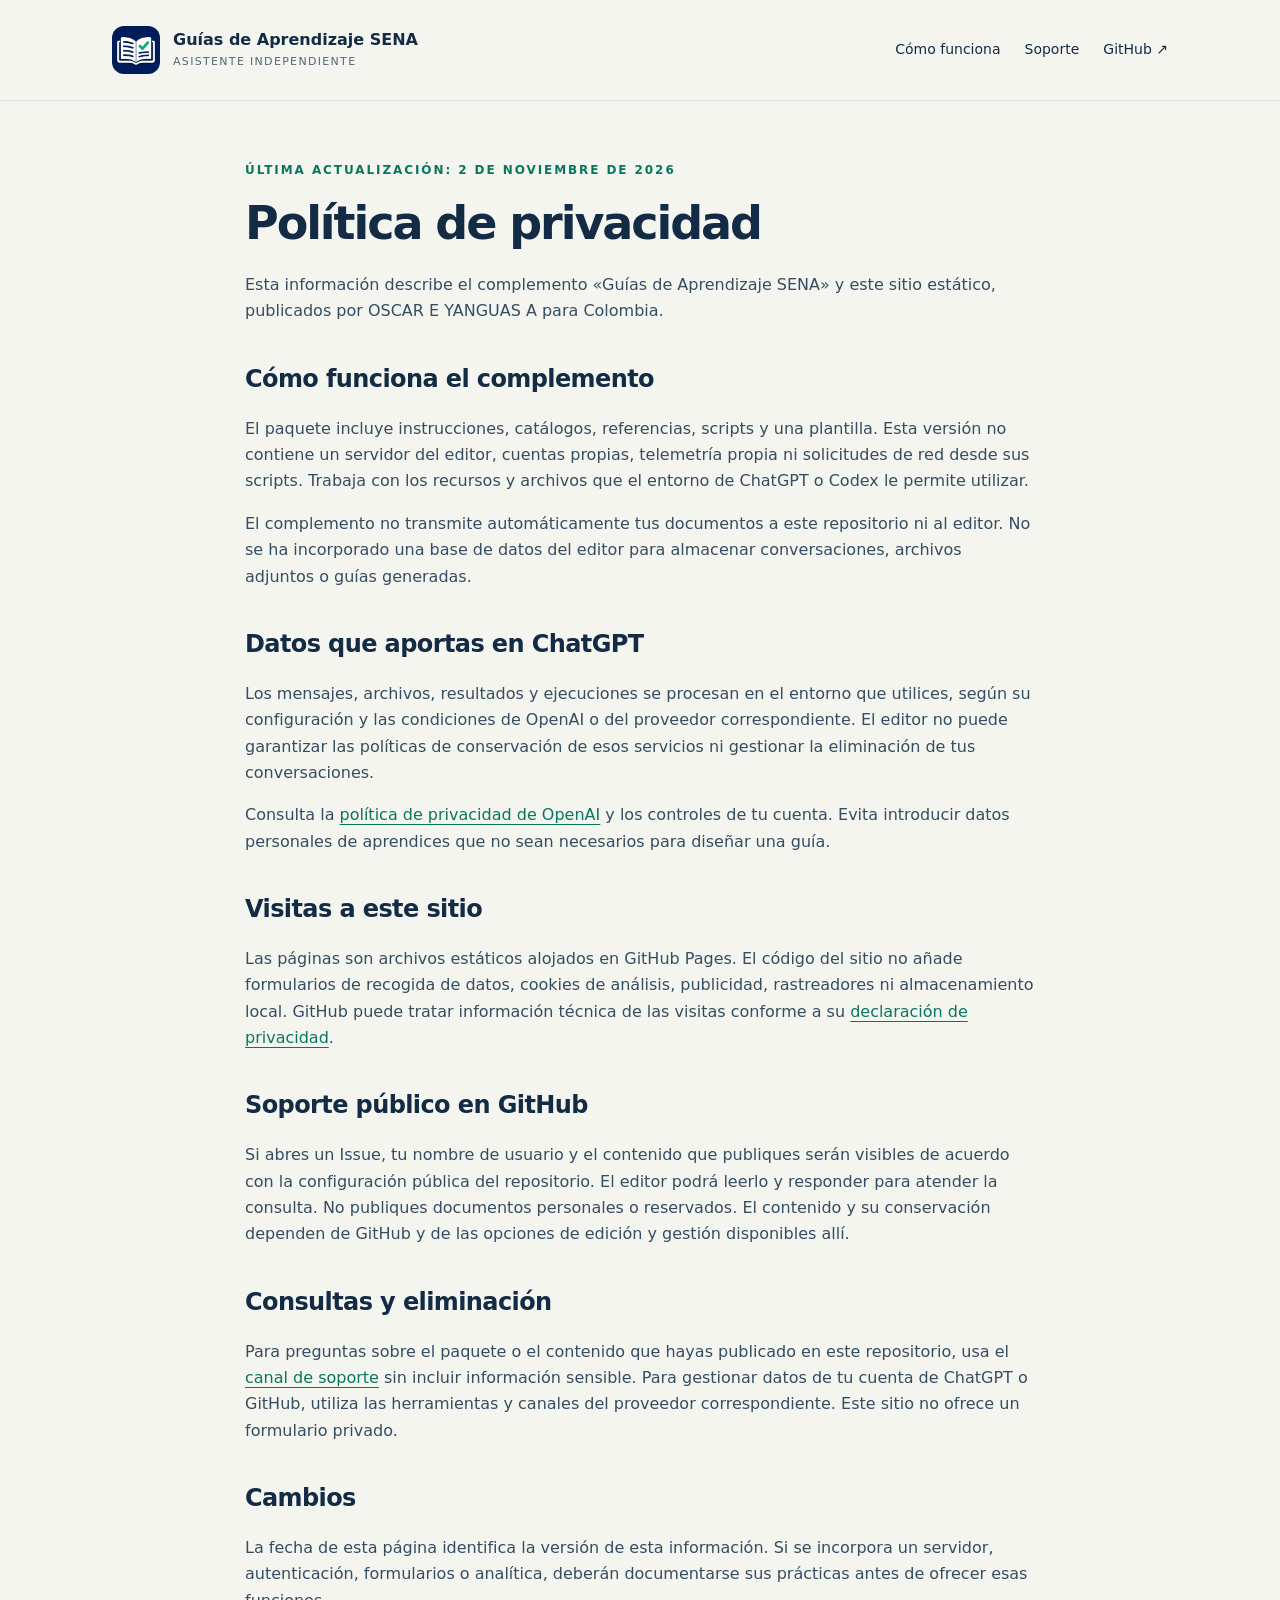
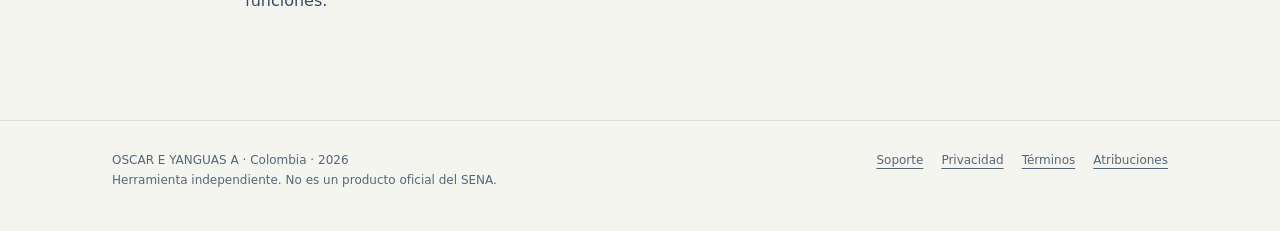
==== docs/privacidad.html @ 2ba4ec91 "Publicar sitio de presentación, soporte, privacidad y términos" ====
<!doctype html>
<html lang="es-CO"><head><meta charset="utf-8"><meta name="viewport" content="width=device-width, initial-scale=1"><title>Privacidad · Guías de Aprendizaje SENA</title><meta name="description" content="Complemento independiente para crear y revisar guías GFPI-F-135 en Word. Editor: OSCAR E YANGUAS A. Colombia."><link rel="icon" href="./assets/icon.png"><link rel="stylesheet" href="./assets/styles.css"></head>
<body><a class="skip" href="#contenido">Saltar al contenido</a><header><div class="wrap"><a class="brand" href="./"><img src="./assets/icon.png" width="48" height="48" alt=""><span>Guías de Aprendizaje SENA<small>ASISTENTE INDEPENDIENTE</small></span></a><nav aria-label="Navegación principal"><a href="./#como-funciona">Cómo funciona</a><a href="./soporte.html">Soporte</a><a href="https://github.com/oyanguas82/fpi-sena-complemento-chatgpt-free">GitHub ↗</a></nav></div></header>
<main id="contenido" class="wrap article"><div class="eyebrow">Última actualización: 2 de noviembre de 2026</div><h1>Política de privacidad</h1><p>Esta información describe el complemento «Guías de Aprendizaje SENA» y este sitio estático, publicados por OSCAR E YANGUAS A para Colombia.</p><h2>Cómo funciona el complemento</h2><p>El paquete incluye instrucciones, catálogos, referencias, scripts y una plantilla. Esta versión no contiene un servidor del editor, cuentas propias, telemetría propia ni solicitudes de red desde sus scripts. Trabaja con los recursos y archivos que el entorno de ChatGPT o Codex le permite utilizar.</p><p>El complemento no transmite automáticamente tus documentos a este repositorio ni al editor. No se ha incorporado una base de datos del editor para almacenar conversaciones, archivos adjuntos o guías generadas.</p><h2>Datos que aportas en ChatGPT</h2><p>Los mensajes, archivos, resultados y ejecuciones se procesan en el entorno que utilices, según su configuración y las condiciones de OpenAI o del proveedor correspondiente. El editor no puede garantizar las políticas de conservación de esos servicios ni gestionar la eliminación de tus conversaciones.</p><p>Consulta la <a href="https://openai.com/policies/privacy-policy/">política de privacidad de OpenAI</a> y los controles de tu cuenta. Evita introducir datos personales de aprendices que no sean necesarios para diseñar una guía.</p><h2>Visitas a este sitio</h2><p>Las páginas son archivos estáticos alojados en GitHub Pages. El código del sitio no añade formularios de recogida de datos, cookies de análisis, publicidad, rastreadores ni almacenamiento local. GitHub puede tratar información técnica de las visitas conforme a su <a href="https://docs.github.com/en/site-policy/privacy-policies/github-general-privacy-statement">declaración de privacidad</a>.</p><h2>Soporte público en GitHub</h2><p>Si abres un Issue, tu nombre de usuario y el contenido que publiques serán visibles de acuerdo con la configuración pública del repositorio. El editor podrá leerlo y responder para atender la consulta. No publiques documentos personales o reservados. El contenido y su conservación dependen de GitHub y de las opciones de edición y gestión disponibles allí.</p><h2>Consultas y eliminación</h2><p>Para preguntas sobre el paquete o el contenido que hayas publicado en este repositorio, usa el <a href="https://github.com/oyanguas82/fpi-sena-complemento-chatgpt-free/issues">canal de soporte</a> sin incluir información sensible. Para gestionar datos de tu cuenta de ChatGPT o GitHub, utiliza las herramientas y canales del proveedor correspondiente. Este sitio no ofrece un formulario privado.</p><h2>Cambios</h2><p>La fecha de esta página identifica la versión de esta información. Si se incorpora un servidor, autenticación, formularios o analítica, deberán documentarse sus prácticas antes de ofrecer esas funciones.</p></main>
<footer><div class="wrap"><span>OSCAR E YANGUAS A · Colombia · 2026<br>Herramienta independiente. No es un producto oficial del SENA.</span><div class="footer-links"><a href="./soporte.html">Soporte</a><a href="./privacidad.html">Privacidad</a><a href="./terminos.html">Términos</a><a href="https://github.com/oyanguas82/fpi-sena-complemento-chatgpt-free/blob/main/NOTICE.md">Atribuciones</a></div></div></footer></body></html>
---- docs/assets/styles.css ----
:root{color-scheme:light;--ink:#132b45;--muted:#52677a;--paper:#f5f5ef;--green:#08775e;--line:#d9dfda;--navy:#082348;font-family:Inter,Segoe UI,system-ui,sans-serif}
*{box-sizing:border-box}body{margin:0;background:var(--paper);color:var(--ink);line-height:1.65}a{color:var(--green);text-underline-offset:4px}a:hover{text-decoration-thickness:2px}a:focus-visible,button:focus-visible{outline:3px solid #d59526;outline-offset:5px}.wrap{max-width:1120px;margin:auto;padding:0 32px}.skip{position:absolute;top:-70px;background:white;padding:10px;z-index:5}.skip:focus{top:10px}header{border-bottom:1px solid var(--line)}header .wrap{display:flex;align-items:center;justify-content:space-between;gap:24px;min-height:100px}.brand{display:flex;align-items:center;gap:13px;color:var(--ink);text-decoration:none;font-weight:760;line-height:1.3}.brand img{width:48px;height:48px;border-radius:12px}.brand small{display:block;font-size:11px;letter-spacing:.12em;font-weight:500;color:var(--muted);margin-top:4px}nav{display:flex;gap:24px;font-size:14px}nav a{color:var(--ink);text-decoration:none}.hero{display:grid;grid-template-columns:1.2fr 1fr;gap:64px;padding:76px 0 64px;align-items:center}.eyebrow{text-transform:uppercase;font-size:12px;letter-spacing:.16em;font-weight:750;color:var(--green)}h1{font-size:clamp(40px,5.3vw,68px);line-height:1.07;letter-spacing:-.045em;margin:18px 0 24px;font-weight:760}h2{font-size:32px;line-height:1.2;letter-spacing:-.025em;margin:0 0 22px}h3{font-size:20px;line-height:1.3}.lead{font-size:19px;color:var(--muted);max-width:580px}.actions{display:flex;gap:12px;flex-wrap:wrap;margin:30px 0 18px}.button{display:inline-flex;align-items:center;justify-content:center;padding:13px 20px;border-radius:6px;background:var(--green);color:#fff;text-decoration:none;font-size:14px;font-weight:650;border:1px solid var(--green)}.button.alt{background:transparent;color:var(--ink);border-color:#a4b1b6}.fine{font-size:13px;color:var(--muted)}.preview{background:var(--navy);border-radius:16px;padding:28px;box-shadow:0 22px 50px #102b4518;transform:rotate(1deg)}.preview .label{color:#b1d3cc;font-size:11px;text-transform:uppercase;letter-spacing:.16em;margin-bottom:18px}.sheet{background:#fff;border-radius:5px;padding:28px;min-height:340px}.sheet .top{display:flex;justify-content:space-between;gap:16px;border-bottom:1px solid #dae3df;padding-bottom:16px;font-size:12px}.sheet .check{background:#e3f2eb;color:#08775e;border-radius:20px;padding:4px 10px;font-weight:700;white-space:nowrap}.sheet h3{font-size:24px;margin:25px 0 20px}.sheet ol{padding-left:20px;font-size:13px;line-height:2}.sheet .tag{margin-top:20px;border-top:1px solid #dae3df;padding-top:14px;font-size:11px;color:#52677a}.strip{display:flex;gap:44px;border-top:1px solid var(--line);border-bottom:1px solid var(--line);padding:24px 0}.strip strong{display:block;font-size:25px;line-height:1.3}.strip span{font-size:12px;color:var(--muted)}section{padding:64px 0}.section-head{max-width:640px;margin-bottom:30px}.grid{display:grid;grid-template-columns:repeat(3,1fr);gap:24px}.step{border-top:3px solid var(--green);padding:24px 0}.step .number{font-size:12px;font-weight:750;color:var(--green)}.step p{font-size:15px;color:var(--muted)}.try{display:grid;grid-template-columns:1fr 1.3fr;gap:48px;background:#e7ece5;padding:38px;border-radius:12px}.prompt{border-left:3px solid var(--green);padding:0 0 0 22px;font-size:18px;margin:0}.notice{border:1px solid #c7d6ca;border-radius:9px;padding:24px;background:#fff;margin-top:32px}.notice h3{margin-top:0}.notice p:last-child{margin-bottom:0}.article{max-width:790px;padding:60px 0 90px}.article h1{font-size:46px}.article h2{font-size:24px;margin-top:40px}.article p,.article li{color:#354d61}.article ul,.article ol{padding-left:22px}.article .notice{font-size:15px}footer{border-top:1px solid var(--line);padding:30px 0 40px;font-size:12px;color:var(--muted)}footer .wrap{display:flex;justify-content:space-between;gap:24px;flex-wrap:wrap}footer a{color:var(--muted)}.footer-links{display:flex;gap:18px;flex-wrap:wrap}code{font-size:.9em;background:#e6ebe5;padding:2px 5px;border-radius:4px;overflow-wrap:anywhere}
@media(max-width:760px){.wrap{padding:0 22px}header .wrap{align-items:flex-start;flex-direction:column;gap:16px;padding-top:22px;padding-bottom:22px}nav{gap:18px;flex-wrap:wrap}.hero{grid-template-columns:1fr;gap:35px;padding:44px 0}.preview{transform:none;padding:18px}.sheet{min-height:auto;padding:24px}.strip{gap:22px;justify-content:space-between;flex-wrap:wrap}.strip strong{font-size:22px}.grid,.try{grid-template-columns:1fr}.try{padding:25px;gap:20px}section{padding:44px 0}.article{padding-top:36px}.article h1{font-size:36px}footer .wrap{flex-direction:column}h1{font-size:46px}}
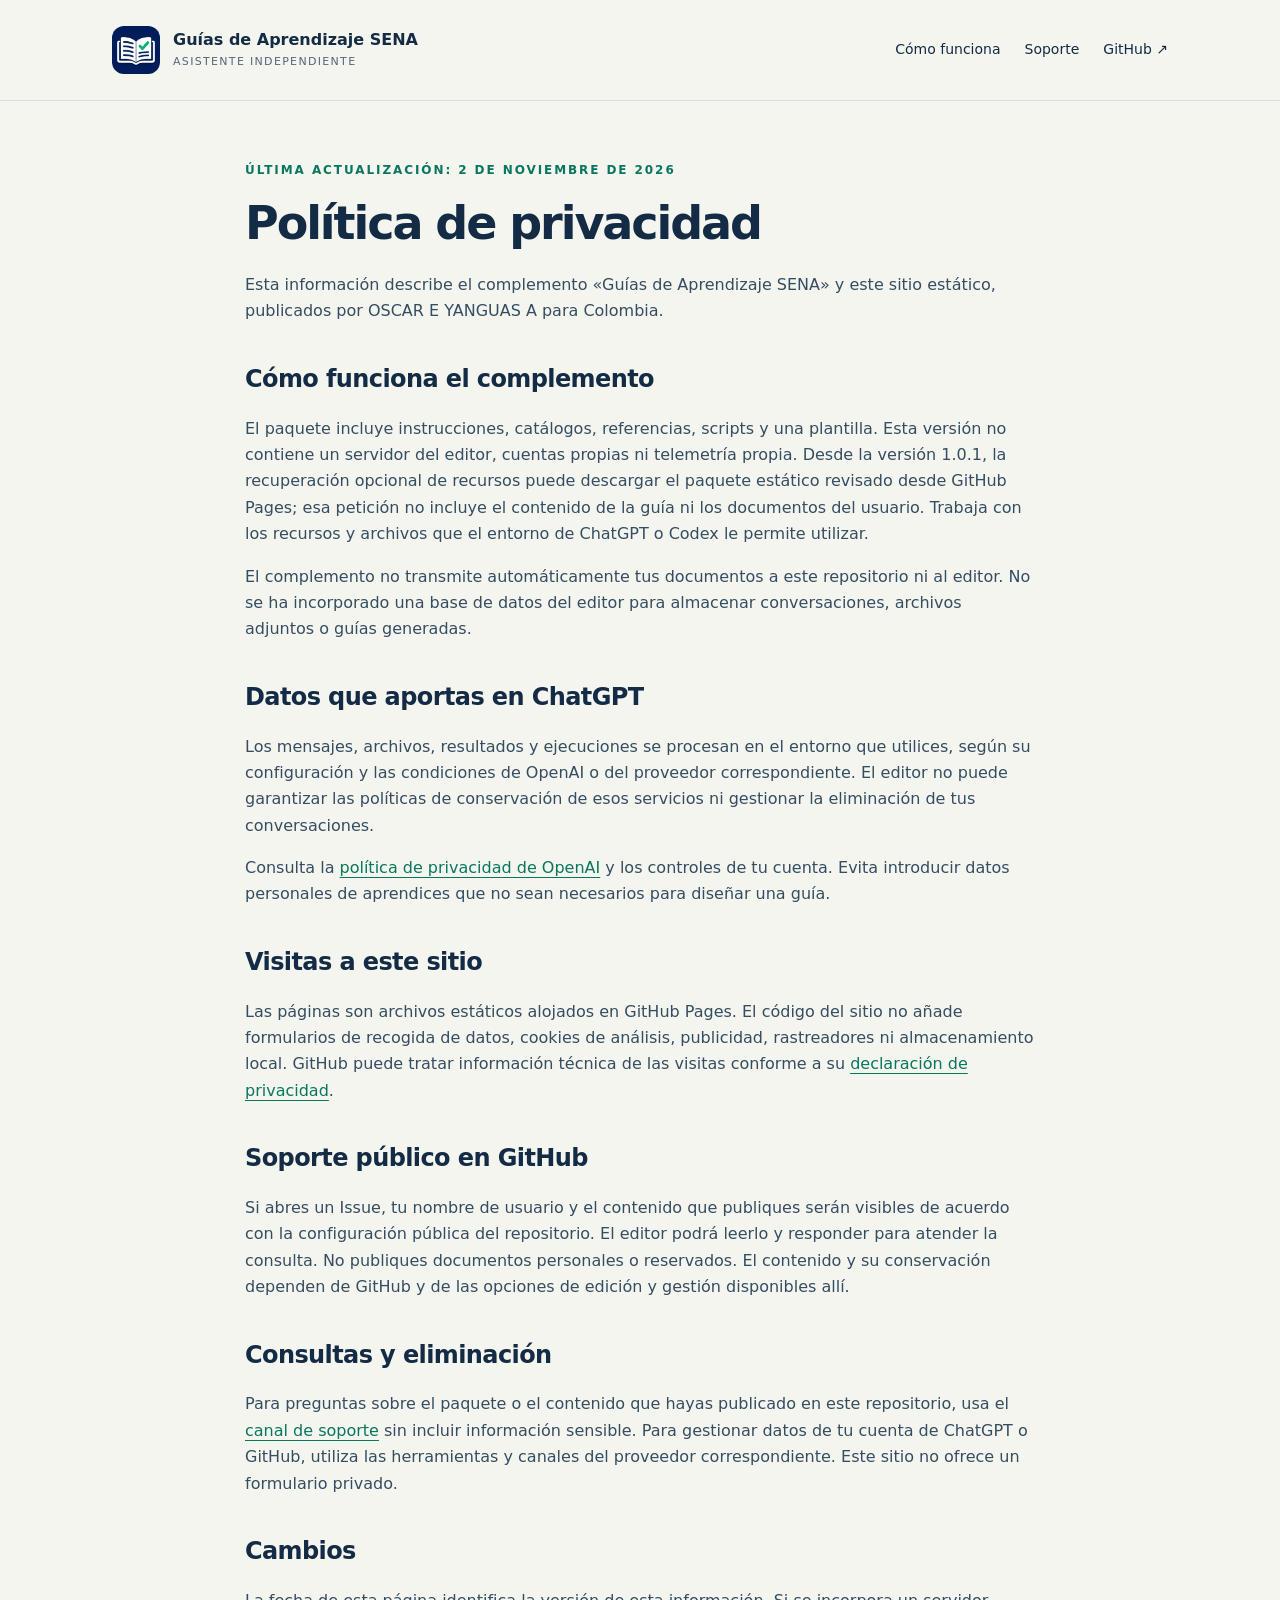
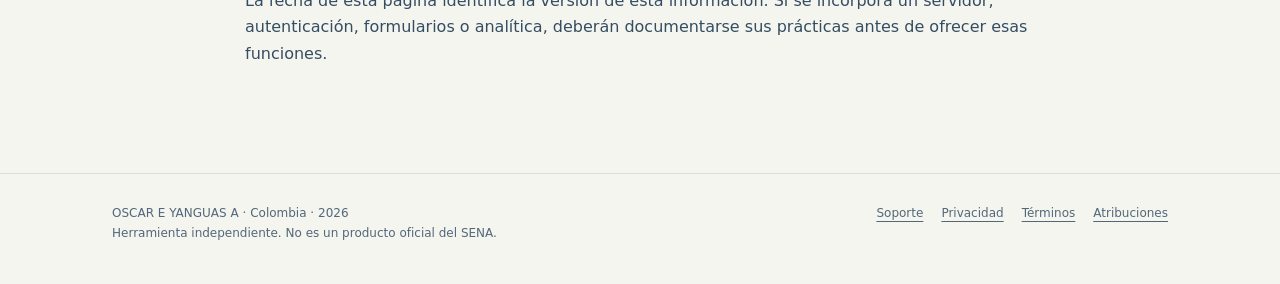
==== commit 15574df6: "Publicar paquete 1.0.1 con recuperación de recursos para el chat web" ====
--- a/docs/privacidad.html
+++ b/docs/privacidad.html
@@ -1,5 +1,5 @@
 <!doctype html>
 <html lang="es-CO"><head><meta charset="utf-8"><meta name="viewport" content="width=device-width, initial-scale=1"><title>Privacidad · Guías de Aprendizaje SENA</title><meta name="description" content="Complemento independiente para crear y revisar guías GFPI-F-135 en Word. Editor: OSCAR E YANGUAS A. Colombia."><link rel="icon" href="./assets/icon.png"><link rel="stylesheet" href="./assets/styles.css"></head>
 <body><a class="skip" href="#contenido">Saltar al contenido</a><header><div class="wrap"><a class="brand" href="./"><img src="./assets/icon.png" width="48" height="48" alt=""><span>Guías de Aprendizaje SENA<small>ASISTENTE INDEPENDIENTE</small></span></a><nav aria-label="Navegación principal"><a href="./#como-funciona">Cómo funciona</a><a href="./soporte.html">Soporte</a><a href="https://github.com/oyanguas82/fpi-sena-complemento-chatgpt-free">GitHub ↗</a></nav></div></header>
-<main id="contenido" class="wrap article"><div class="eyebrow">Última actualización: 2 de noviembre de 2026</div><h1>Política de privacidad</h1><p>Esta información describe el complemento «Guías de Aprendizaje SENA» y este sitio estático, publicados por OSCAR E YANGUAS A para Colombia.</p><h2>Cómo funciona el complemento</h2><p>El paquete incluye instrucciones, catálogos, referencias, scripts y una plantilla. Esta versión no contiene un servidor del editor, cuentas propias, telemetría propia ni solicitudes de red desde sus scripts. Trabaja con los recursos y archivos que el entorno de ChatGPT o Codex le permite utilizar.</p><p>El complemento no transmite automáticamente tus documentos a este repositorio ni al editor. No se ha incorporado una base de datos del editor para almacenar conversaciones, archivos adjuntos o guías generadas.</p><h2>Datos que aportas en ChatGPT</h2><p>Los mensajes, archivos, resultados y ejecuciones se procesan en el entorno que utilices, según su configuración y las condiciones de OpenAI o del proveedor correspondiente. El editor no puede garantizar las políticas de conservación de esos servicios ni gestionar la eliminación de tus conversaciones.</p><p>Consulta la <a href="https://openai.com/policies/privacy-policy/">política de privacidad de OpenAI</a> y los controles de tu cuenta. Evita introducir datos personales de aprendices que no sean necesarios para diseñar una guía.</p><h2>Visitas a este sitio</h2><p>Las páginas son archivos estáticos alojados en GitHub Pages. El código del sitio no añade formularios de recogida de datos, cookies de análisis, publicidad, rastreadores ni almacenamiento local. GitHub puede tratar información técnica de las visitas conforme a su <a href="https://docs.github.com/en/site-policy/privacy-policies/github-general-privacy-statement">declaración de privacidad</a>.</p><h2>Soporte público en GitHub</h2><p>Si abres un Issue, tu nombre de usuario y el contenido que publiques serán visibles de acuerdo con la configuración pública del repositorio. El editor podrá leerlo y responder para atender la consulta. No publiques documentos personales o reservados. El contenido y su conservación dependen de GitHub y de las opciones de edición y gestión disponibles allí.</p><h2>Consultas y eliminación</h2><p>Para preguntas sobre el paquete o el contenido que hayas publicado en este repositorio, usa el <a href="https://github.com/oyanguas82/fpi-sena-complemento-chatgpt-free/issues">canal de soporte</a> sin incluir información sensible. Para gestionar datos de tu cuenta de ChatGPT o GitHub, utiliza las herramientas y canales del proveedor correspondiente. Este sitio no ofrece un formulario privado.</p><h2>Cambios</h2><p>La fecha de esta página identifica la versión de esta información. Si se incorpora un servidor, autenticación, formularios o analítica, deberán documentarse sus prácticas antes de ofrecer esas funciones.</p></main>
+<main id="contenido" class="wrap article"><div class="eyebrow">Última actualización: 2 de noviembre de 2026</div><h1>Política de privacidad</h1><p>Esta información describe el complemento «Guías de Aprendizaje SENA» y este sitio estático, publicados por OSCAR E YANGUAS A para Colombia.</p><h2>Cómo funciona el complemento</h2><p>El paquete incluye instrucciones, catálogos, referencias, scripts y una plantilla. Esta versión no contiene un servidor del editor, cuentas propias ni telemetría propia. Desde la versión 1.0.1, la recuperación opcional de recursos puede descargar el paquete estático revisado desde GitHub Pages; esa petición no incluye el contenido de la guía ni los documentos del usuario. Trabaja con los recursos y archivos que el entorno de ChatGPT o Codex le permite utilizar.</p><p>El complemento no transmite automáticamente tus documentos a este repositorio ni al editor. No se ha incorporado una base de datos del editor para almacenar conversaciones, archivos adjuntos o guías generadas.</p><h2>Datos que aportas en ChatGPT</h2><p>Los mensajes, archivos, resultados y ejecuciones se procesan en el entorno que utilices, según su configuración y las condiciones de OpenAI o del proveedor correspondiente. El editor no puede garantizar las políticas de conservación de esos servicios ni gestionar la eliminación de tus conversaciones.</p><p>Consulta la <a href="https://openai.com/policies/privacy-policy/">política de privacidad de OpenAI</a> y los controles de tu cuenta. Evita introducir datos personales de aprendices que no sean necesarios para diseñar una guía.</p><h2>Visitas a este sitio</h2><p>Las páginas son archivos estáticos alojados en GitHub Pages. El código del sitio no añade formularios de recogida de datos, cookies de análisis, publicidad, rastreadores ni almacenamiento local. GitHub puede tratar información técnica de las visitas conforme a su <a href="https://docs.github.com/en/site-policy/privacy-policies/github-general-privacy-statement">declaración de privacidad</a>.</p><h2>Soporte público en GitHub</h2><p>Si abres un Issue, tu nombre de usuario y el contenido que publiques serán visibles de acuerdo con la configuración pública del repositorio. El editor podrá leerlo y responder para atender la consulta. No publiques documentos personales o reservados. El contenido y su conservación dependen de GitHub y de las opciones de edición y gestión disponibles allí.</p><h2>Consultas y eliminación</h2><p>Para preguntas sobre el paquete o el contenido que hayas publicado en este repositorio, usa el <a href="https://github.com/oyanguas82/fpi-sena-complemento-chatgpt-free/issues">canal de soporte</a> sin incluir información sensible. Para gestionar datos de tu cuenta de ChatGPT o GitHub, utiliza las herramientas y canales del proveedor correspondiente. Este sitio no ofrece un formulario privado.</p><h2>Cambios</h2><p>La fecha de esta página identifica la versión de esta información. Si se incorpora un servidor, autenticación, formularios o analítica, deberán documentarse sus prácticas antes de ofrecer esas funciones.</p></main>
 <footer><div class="wrap"><span>OSCAR E YANGUAS A · Colombia · 2026<br>Herramienta independiente. No es un producto oficial del SENA.</span><div class="footer-links"><a href="./soporte.html">Soporte</a><a href="./privacidad.html">Privacidad</a><a href="./terminos.html">Términos</a><a href="https://github.com/oyanguas82/fpi-sena-complemento-chatgpt-free/blob/main/NOTICE.md">Atribuciones</a></div></div></footer></body></html>
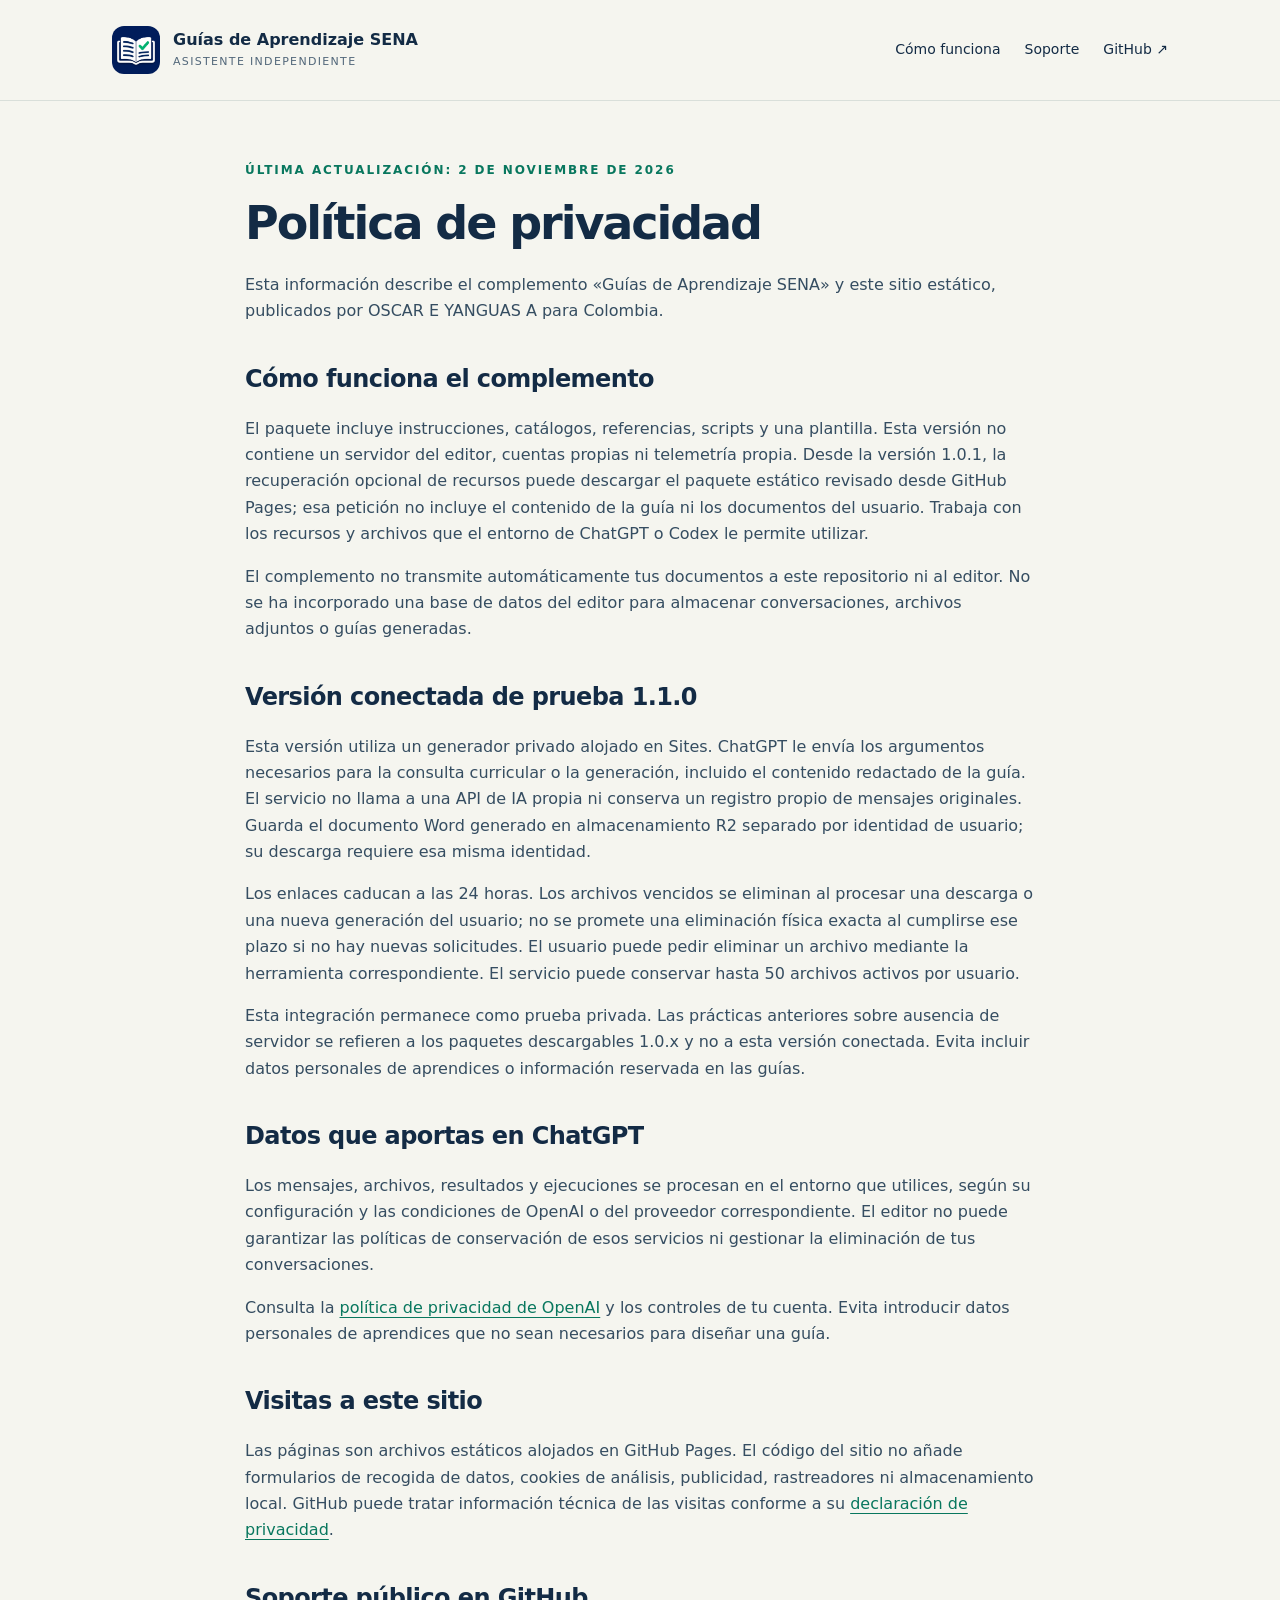
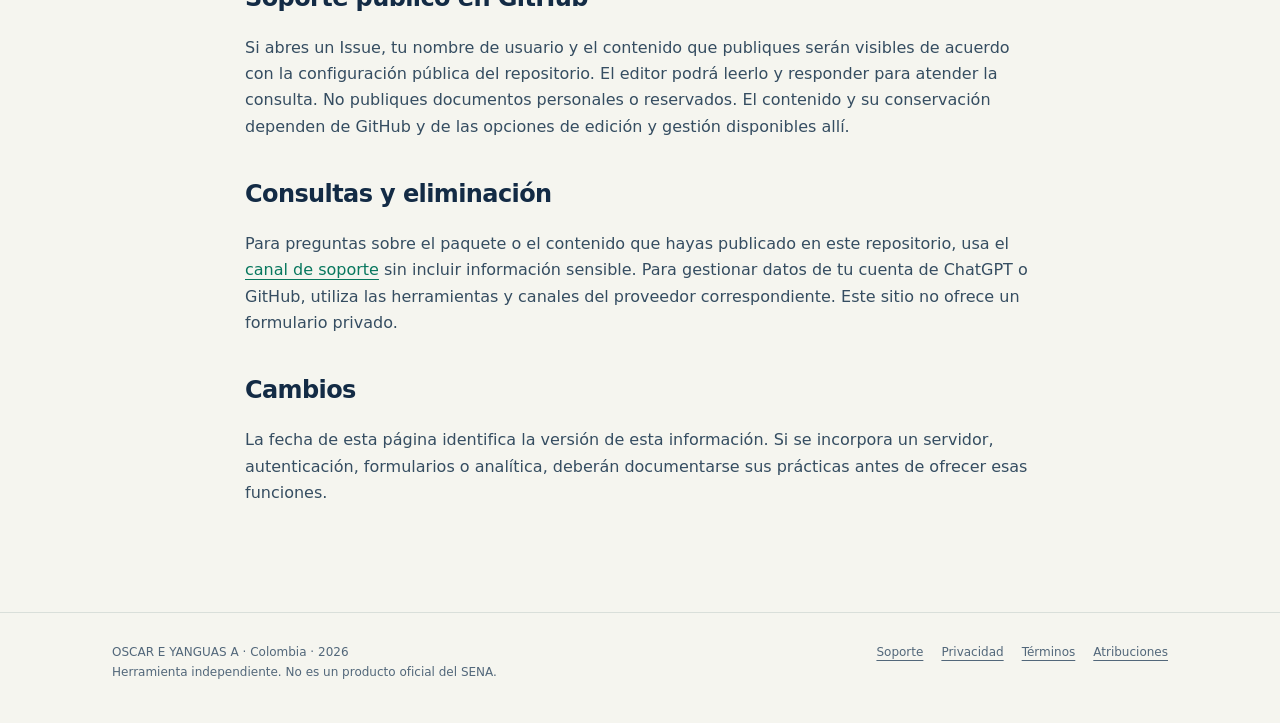
==== commit 4602b92a: "Aclarar límites de los paquetes locales y prueba privada del motor Word" ====
--- a/docs/privacidad.html
+++ b/docs/privacidad.html
@@ -1,5 +1,5 @@
 <!doctype html>
 <html lang="es-CO"><head><meta charset="utf-8"><meta name="viewport" content="width=device-width, initial-scale=1"><title>Privacidad · Guías de Aprendizaje SENA</title><meta name="description" content="Complemento independiente para crear y revisar guías GFPI-F-135 en Word. Editor: OSCAR E YANGUAS A. Colombia."><link rel="icon" href="./assets/icon.png"><link rel="stylesheet" href="./assets/styles.css"></head>
 <body><a class="skip" href="#contenido">Saltar al contenido</a><header><div class="wrap"><a class="brand" href="./"><img src="./assets/icon.png" width="48" height="48" alt=""><span>Guías de Aprendizaje SENA<small>ASISTENTE INDEPENDIENTE</small></span></a><nav aria-label="Navegación principal"><a href="./#como-funciona">Cómo funciona</a><a href="./soporte.html">Soporte</a><a href="https://github.com/oyanguas82/fpi-sena-complemento-chatgpt-free">GitHub ↗</a></nav></div></header>
-<main id="contenido" class="wrap article"><div class="eyebrow">Última actualización: 2 de noviembre de 2026</div><h1>Política de privacidad</h1><p>Esta información describe el complemento «Guías de Aprendizaje SENA» y este sitio estático, publicados por OSCAR E YANGUAS A para Colombia.</p><h2>Cómo funciona el complemento</h2><p>El paquete incluye instrucciones, catálogos, referencias, scripts y una plantilla. Esta versión no contiene un servidor del editor, cuentas propias ni telemetría propia. Desde la versión 1.0.1, la recuperación opcional de recursos puede descargar el paquete estático revisado desde GitHub Pages; esa petición no incluye el contenido de la guía ni los documentos del usuario. Trabaja con los recursos y archivos que el entorno de ChatGPT o Codex le permite utilizar.</p><p>El complemento no transmite automáticamente tus documentos a este repositorio ni al editor. No se ha incorporado una base de datos del editor para almacenar conversaciones, archivos adjuntos o guías generadas.</p><h2>Datos que aportas en ChatGPT</h2><p>Los mensajes, archivos, resultados y ejecuciones se procesan en el entorno que utilices, según su configuración y las condiciones de OpenAI o del proveedor correspondiente. El editor no puede garantizar las políticas de conservación de esos servicios ni gestionar la eliminación de tus conversaciones.</p><p>Consulta la <a href="https://openai.com/policies/privacy-policy/">política de privacidad de OpenAI</a> y los controles de tu cuenta. Evita introducir datos personales de aprendices que no sean necesarios para diseñar una guía.</p><h2>Visitas a este sitio</h2><p>Las páginas son archivos estáticos alojados en GitHub Pages. El código del sitio no añade formularios de recogida de datos, cookies de análisis, publicidad, rastreadores ni almacenamiento local. GitHub puede tratar información técnica de las visitas conforme a su <a href="https://docs.github.com/en/site-policy/privacy-policies/github-general-privacy-statement">declaración de privacidad</a>.</p><h2>Soporte público en GitHub</h2><p>Si abres un Issue, tu nombre de usuario y el contenido que publiques serán visibles de acuerdo con la configuración pública del repositorio. El editor podrá leerlo y responder para atender la consulta. No publiques documentos personales o reservados. El contenido y su conservación dependen de GitHub y de las opciones de edición y gestión disponibles allí.</p><h2>Consultas y eliminación</h2><p>Para preguntas sobre el paquete o el contenido que hayas publicado en este repositorio, usa el <a href="https://github.com/oyanguas82/fpi-sena-complemento-chatgpt-free/issues">canal de soporte</a> sin incluir información sensible. Para gestionar datos de tu cuenta de ChatGPT o GitHub, utiliza las herramientas y canales del proveedor correspondiente. Este sitio no ofrece un formulario privado.</p><h2>Cambios</h2><p>La fecha de esta página identifica la versión de esta información. Si se incorpora un servidor, autenticación, formularios o analítica, deberán documentarse sus prácticas antes de ofrecer esas funciones.</p></main>
+<main id="contenido" class="wrap article"><div class="eyebrow">Última actualización: 2 de noviembre de 2026</div><h1>Política de privacidad</h1><p>Esta información describe el complemento «Guías de Aprendizaje SENA» y este sitio estático, publicados por OSCAR E YANGUAS A para Colombia.</p><h2>Cómo funciona el complemento</h2><p>El paquete incluye instrucciones, catálogos, referencias, scripts y una plantilla. Esta versión no contiene un servidor del editor, cuentas propias ni telemetría propia. Desde la versión 1.0.1, la recuperación opcional de recursos puede descargar el paquete estático revisado desde GitHub Pages; esa petición no incluye el contenido de la guía ni los documentos del usuario. Trabaja con los recursos y archivos que el entorno de ChatGPT o Codex le permite utilizar.</p><p>El complemento no transmite automáticamente tus documentos a este repositorio ni al editor. No se ha incorporado una base de datos del editor para almacenar conversaciones, archivos adjuntos o guías generadas.</p><h2>Versión conectada de prueba 1.1.0</h2><p>Esta versión utiliza un generador privado alojado en Sites. ChatGPT le envía los argumentos necesarios para la consulta curricular o la generación, incluido el contenido redactado de la guía. El servicio no llama a una API de IA propia ni conserva un registro propio de mensajes originales. Guarda el documento Word generado en almacenamiento R2 separado por identidad de usuario; su descarga requiere esa misma identidad.</p><p>Los enlaces caducan a las 24 horas. Los archivos vencidos se eliminan al procesar una descarga o una nueva generación del usuario; no se promete una eliminación física exacta al cumplirse ese plazo si no hay nuevas solicitudes. El usuario puede pedir eliminar un archivo mediante la herramienta correspondiente. El servicio puede conservar hasta 50 archivos activos por usuario.</p><p>Esta integración permanece como prueba privada. Las prácticas anteriores sobre ausencia de servidor se refieren a los paquetes descargables 1.0.x y no a esta versión conectada. Evita incluir datos personales de aprendices o información reservada en las guías.</p><h2>Datos que aportas en ChatGPT</h2><p>Los mensajes, archivos, resultados y ejecuciones se procesan en el entorno que utilices, según su configuración y las condiciones de OpenAI o del proveedor correspondiente. El editor no puede garantizar las políticas de conservación de esos servicios ni gestionar la eliminación de tus conversaciones.</p><p>Consulta la <a href="https://openai.com/policies/privacy-policy/">política de privacidad de OpenAI</a> y los controles de tu cuenta. Evita introducir datos personales de aprendices que no sean necesarios para diseñar una guía.</p><h2>Visitas a este sitio</h2><p>Las páginas son archivos estáticos alojados en GitHub Pages. El código del sitio no añade formularios de recogida de datos, cookies de análisis, publicidad, rastreadores ni almacenamiento local. GitHub puede tratar información técnica de las visitas conforme a su <a href="https://docs.github.com/en/site-policy/privacy-policies/github-general-privacy-statement">declaración de privacidad</a>.</p><h2>Soporte público en GitHub</h2><p>Si abres un Issue, tu nombre de usuario y el contenido que publiques serán visibles de acuerdo con la configuración pública del repositorio. El editor podrá leerlo y responder para atender la consulta. No publiques documentos personales o reservados. El contenido y su conservación dependen de GitHub y de las opciones de edición y gestión disponibles allí.</p><h2>Consultas y eliminación</h2><p>Para preguntas sobre el paquete o el contenido que hayas publicado en este repositorio, usa el <a href="https://github.com/oyanguas82/fpi-sena-complemento-chatgpt-free/issues">canal de soporte</a> sin incluir información sensible. Para gestionar datos de tu cuenta de ChatGPT o GitHub, utiliza las herramientas y canales del proveedor correspondiente. Este sitio no ofrece un formulario privado.</p><h2>Cambios</h2><p>La fecha de esta página identifica la versión de esta información. Si se incorpora un servidor, autenticación, formularios o analítica, deberán documentarse sus prácticas antes de ofrecer esas funciones.</p></main>
 <footer><div class="wrap"><span>OSCAR E YANGUAS A · Colombia · 2026<br>Herramienta independiente. No es un producto oficial del SENA.</span><div class="footer-links"><a href="./soporte.html">Soporte</a><a href="./privacidad.html">Privacidad</a><a href="./terminos.html">Términos</a><a href="https://github.com/oyanguas82/fpi-sena-complemento-chatgpt-free/blob/main/NOTICE.md">Atribuciones</a></div></div></footer></body></html>
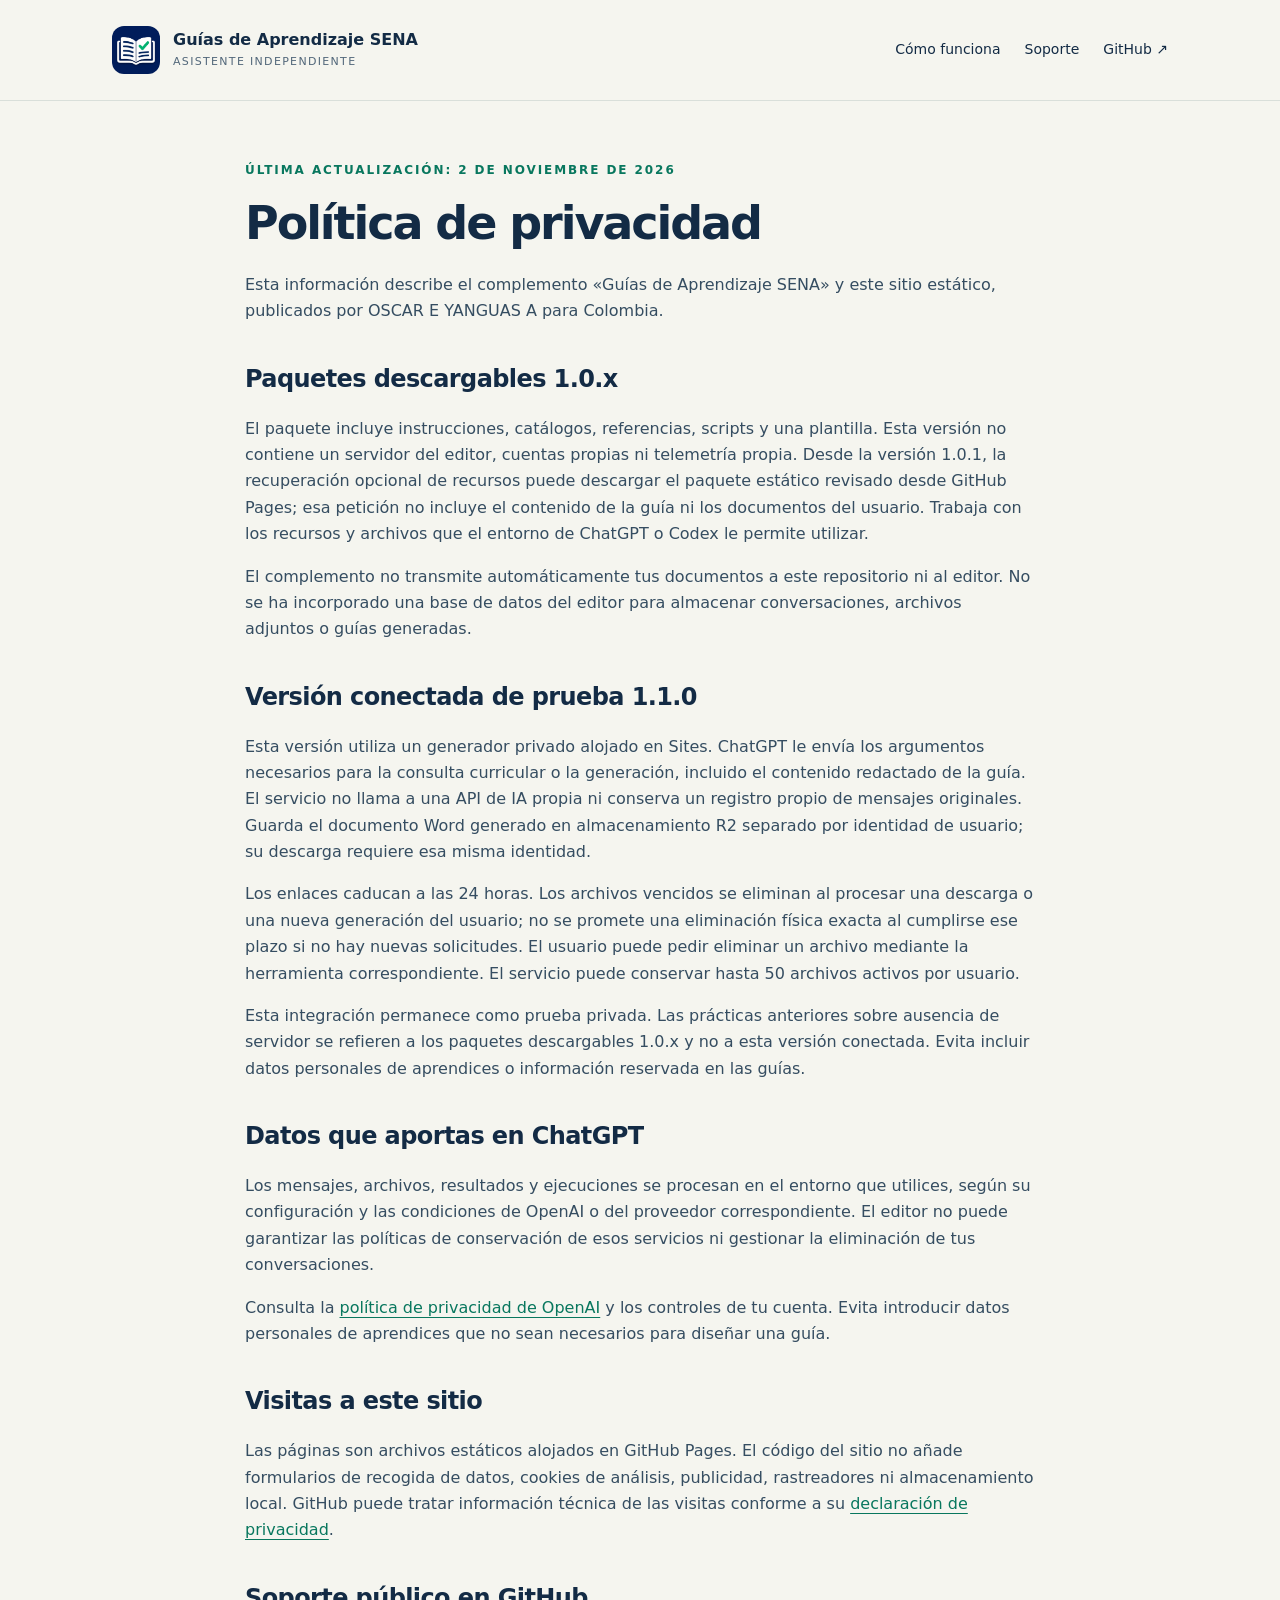
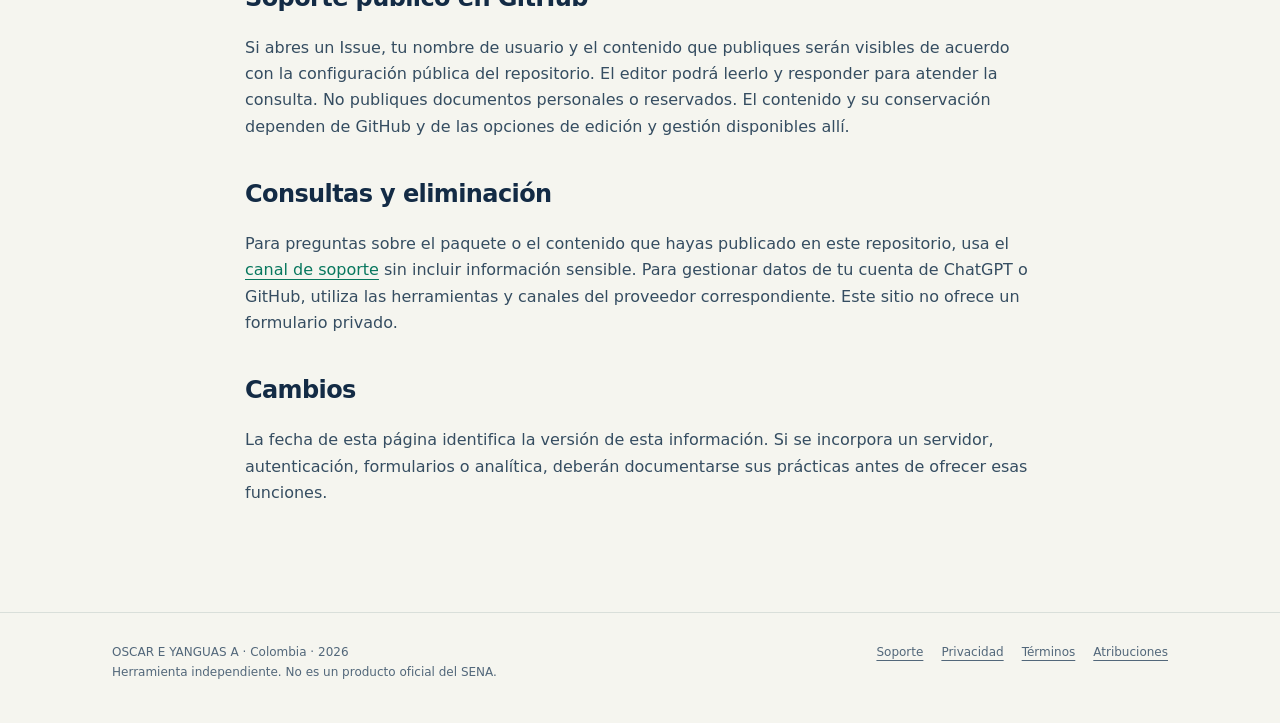
==== commit 2037eccf: "Precisar las diferencias entre la versión local y la conectada" ====
--- a/docs/privacidad.html
+++ b/docs/privacidad.html
@@ -1,5 +1,5 @@
 <!doctype html>
 <html lang="es-CO"><head><meta charset="utf-8"><meta name="viewport" content="width=device-width, initial-scale=1"><title>Privacidad · Guías de Aprendizaje SENA</title><meta name="description" content="Complemento independiente para crear y revisar guías GFPI-F-135 en Word. Editor: OSCAR E YANGUAS A. Colombia."><link rel="icon" href="./assets/icon.png"><link rel="stylesheet" href="./assets/styles.css"></head>
 <body><a class="skip" href="#contenido">Saltar al contenido</a><header><div class="wrap"><a class="brand" href="./"><img src="./assets/icon.png" width="48" height="48" alt=""><span>Guías de Aprendizaje SENA<small>ASISTENTE INDEPENDIENTE</small></span></a><nav aria-label="Navegación principal"><a href="./#como-funciona">Cómo funciona</a><a href="./soporte.html">Soporte</a><a href="https://github.com/oyanguas82/fpi-sena-complemento-chatgpt-free">GitHub ↗</a></nav></div></header>
-<main id="contenido" class="wrap article"><div class="eyebrow">Última actualización: 2 de noviembre de 2026</div><h1>Política de privacidad</h1><p>Esta información describe el complemento «Guías de Aprendizaje SENA» y este sitio estático, publicados por OSCAR E YANGUAS A para Colombia.</p><h2>Cómo funciona el complemento</h2><p>El paquete incluye instrucciones, catálogos, referencias, scripts y una plantilla. Esta versión no contiene un servidor del editor, cuentas propias ni telemetría propia. Desde la versión 1.0.1, la recuperación opcional de recursos puede descargar el paquete estático revisado desde GitHub Pages; esa petición no incluye el contenido de la guía ni los documentos del usuario. Trabaja con los recursos y archivos que el entorno de ChatGPT o Codex le permite utilizar.</p><p>El complemento no transmite automáticamente tus documentos a este repositorio ni al editor. No se ha incorporado una base de datos del editor para almacenar conversaciones, archivos adjuntos o guías generadas.</p><h2>Versión conectada de prueba 1.1.0</h2><p>Esta versión utiliza un generador privado alojado en Sites. ChatGPT le envía los argumentos necesarios para la consulta curricular o la generación, incluido el contenido redactado de la guía. El servicio no llama a una API de IA propia ni conserva un registro propio de mensajes originales. Guarda el documento Word generado en almacenamiento R2 separado por identidad de usuario; su descarga requiere esa misma identidad.</p><p>Los enlaces caducan a las 24 horas. Los archivos vencidos se eliminan al procesar una descarga o una nueva generación del usuario; no se promete una eliminación física exacta al cumplirse ese plazo si no hay nuevas solicitudes. El usuario puede pedir eliminar un archivo mediante la herramienta correspondiente. El servicio puede conservar hasta 50 archivos activos por usuario.</p><p>Esta integración permanece como prueba privada. Las prácticas anteriores sobre ausencia de servidor se refieren a los paquetes descargables 1.0.x y no a esta versión conectada. Evita incluir datos personales de aprendices o información reservada en las guías.</p><h2>Datos que aportas en ChatGPT</h2><p>Los mensajes, archivos, resultados y ejecuciones se procesan en el entorno que utilices, según su configuración y las condiciones de OpenAI o del proveedor correspondiente. El editor no puede garantizar las políticas de conservación de esos servicios ni gestionar la eliminación de tus conversaciones.</p><p>Consulta la <a href="https://openai.com/policies/privacy-policy/">política de privacidad de OpenAI</a> y los controles de tu cuenta. Evita introducir datos personales de aprendices que no sean necesarios para diseñar una guía.</p><h2>Visitas a este sitio</h2><p>Las páginas son archivos estáticos alojados en GitHub Pages. El código del sitio no añade formularios de recogida de datos, cookies de análisis, publicidad, rastreadores ni almacenamiento local. GitHub puede tratar información técnica de las visitas conforme a su <a href="https://docs.github.com/en/site-policy/privacy-policies/github-general-privacy-statement">declaración de privacidad</a>.</p><h2>Soporte público en GitHub</h2><p>Si abres un Issue, tu nombre de usuario y el contenido que publiques serán visibles de acuerdo con la configuración pública del repositorio. El editor podrá leerlo y responder para atender la consulta. No publiques documentos personales o reservados. El contenido y su conservación dependen de GitHub y de las opciones de edición y gestión disponibles allí.</p><h2>Consultas y eliminación</h2><p>Para preguntas sobre el paquete o el contenido que hayas publicado en este repositorio, usa el <a href="https://github.com/oyanguas82/fpi-sena-complemento-chatgpt-free/issues">canal de soporte</a> sin incluir información sensible. Para gestionar datos de tu cuenta de ChatGPT o GitHub, utiliza las herramientas y canales del proveedor correspondiente. Este sitio no ofrece un formulario privado.</p><h2>Cambios</h2><p>La fecha de esta página identifica la versión de esta información. Si se incorpora un servidor, autenticación, formularios o analítica, deberán documentarse sus prácticas antes de ofrecer esas funciones.</p></main>
+<main id="contenido" class="wrap article"><div class="eyebrow">Última actualización: 2 de noviembre de 2026</div><h1>Política de privacidad</h1><p>Esta información describe el complemento «Guías de Aprendizaje SENA» y este sitio estático, publicados por OSCAR E YANGUAS A para Colombia.</p><h2>Paquetes descargables 1.0.x</h2><p>El paquete incluye instrucciones, catálogos, referencias, scripts y una plantilla. Esta versión no contiene un servidor del editor, cuentas propias ni telemetría propia. Desde la versión 1.0.1, la recuperación opcional de recursos puede descargar el paquete estático revisado desde GitHub Pages; esa petición no incluye el contenido de la guía ni los documentos del usuario. Trabaja con los recursos y archivos que el entorno de ChatGPT o Codex le permite utilizar.</p><p>El complemento no transmite automáticamente tus documentos a este repositorio ni al editor. No se ha incorporado una base de datos del editor para almacenar conversaciones, archivos adjuntos o guías generadas.</p><h2>Versión conectada de prueba 1.1.0</h2><p>Esta versión utiliza un generador privado alojado en Sites. ChatGPT le envía los argumentos necesarios para la consulta curricular o la generación, incluido el contenido redactado de la guía. El servicio no llama a una API de IA propia ni conserva un registro propio de mensajes originales. Guarda el documento Word generado en almacenamiento R2 separado por identidad de usuario; su descarga requiere esa misma identidad.</p><p>Los enlaces caducan a las 24 horas. Los archivos vencidos se eliminan al procesar una descarga o una nueva generación del usuario; no se promete una eliminación física exacta al cumplirse ese plazo si no hay nuevas solicitudes. El usuario puede pedir eliminar un archivo mediante la herramienta correspondiente. El servicio puede conservar hasta 50 archivos activos por usuario.</p><p>Esta integración permanece como prueba privada. Las prácticas anteriores sobre ausencia de servidor se refieren a los paquetes descargables 1.0.x y no a esta versión conectada. Evita incluir datos personales de aprendices o información reservada en las guías.</p><h2>Datos que aportas en ChatGPT</h2><p>Los mensajes, archivos, resultados y ejecuciones se procesan en el entorno que utilices, según su configuración y las condiciones de OpenAI o del proveedor correspondiente. El editor no puede garantizar las políticas de conservación de esos servicios ni gestionar la eliminación de tus conversaciones.</p><p>Consulta la <a href="https://openai.com/policies/privacy-policy/">política de privacidad de OpenAI</a> y los controles de tu cuenta. Evita introducir datos personales de aprendices que no sean necesarios para diseñar una guía.</p><h2>Visitas a este sitio</h2><p>Las páginas son archivos estáticos alojados en GitHub Pages. El código del sitio no añade formularios de recogida de datos, cookies de análisis, publicidad, rastreadores ni almacenamiento local. GitHub puede tratar información técnica de las visitas conforme a su <a href="https://docs.github.com/en/site-policy/privacy-policies/github-general-privacy-statement">declaración de privacidad</a>.</p><h2>Soporte público en GitHub</h2><p>Si abres un Issue, tu nombre de usuario y el contenido que publiques serán visibles de acuerdo con la configuración pública del repositorio. El editor podrá leerlo y responder para atender la consulta. No publiques documentos personales o reservados. El contenido y su conservación dependen de GitHub y de las opciones de edición y gestión disponibles allí.</p><h2>Consultas y eliminación</h2><p>Para preguntas sobre el paquete o el contenido que hayas publicado en este repositorio, usa el <a href="https://github.com/oyanguas82/fpi-sena-complemento-chatgpt-free/issues">canal de soporte</a> sin incluir información sensible. Para gestionar datos de tu cuenta de ChatGPT o GitHub, utiliza las herramientas y canales del proveedor correspondiente. Este sitio no ofrece un formulario privado.</p><h2>Cambios</h2><p>La fecha de esta página identifica la versión de esta información. Si se incorpora un servidor, autenticación, formularios o analítica, deberán documentarse sus prácticas antes de ofrecer esas funciones.</p></main>
 <footer><div class="wrap"><span>OSCAR E YANGUAS A · Colombia · 2026<br>Herramienta independiente. No es un producto oficial del SENA.</span><div class="footer-links"><a href="./soporte.html">Soporte</a><a href="./privacidad.html">Privacidad</a><a href="./terminos.html">Términos</a><a href="https://github.com/oyanguas82/fpi-sena-complemento-chatgpt-free/blob/main/NOTICE.md">Atribuciones</a></div></div></footer></body></html>
